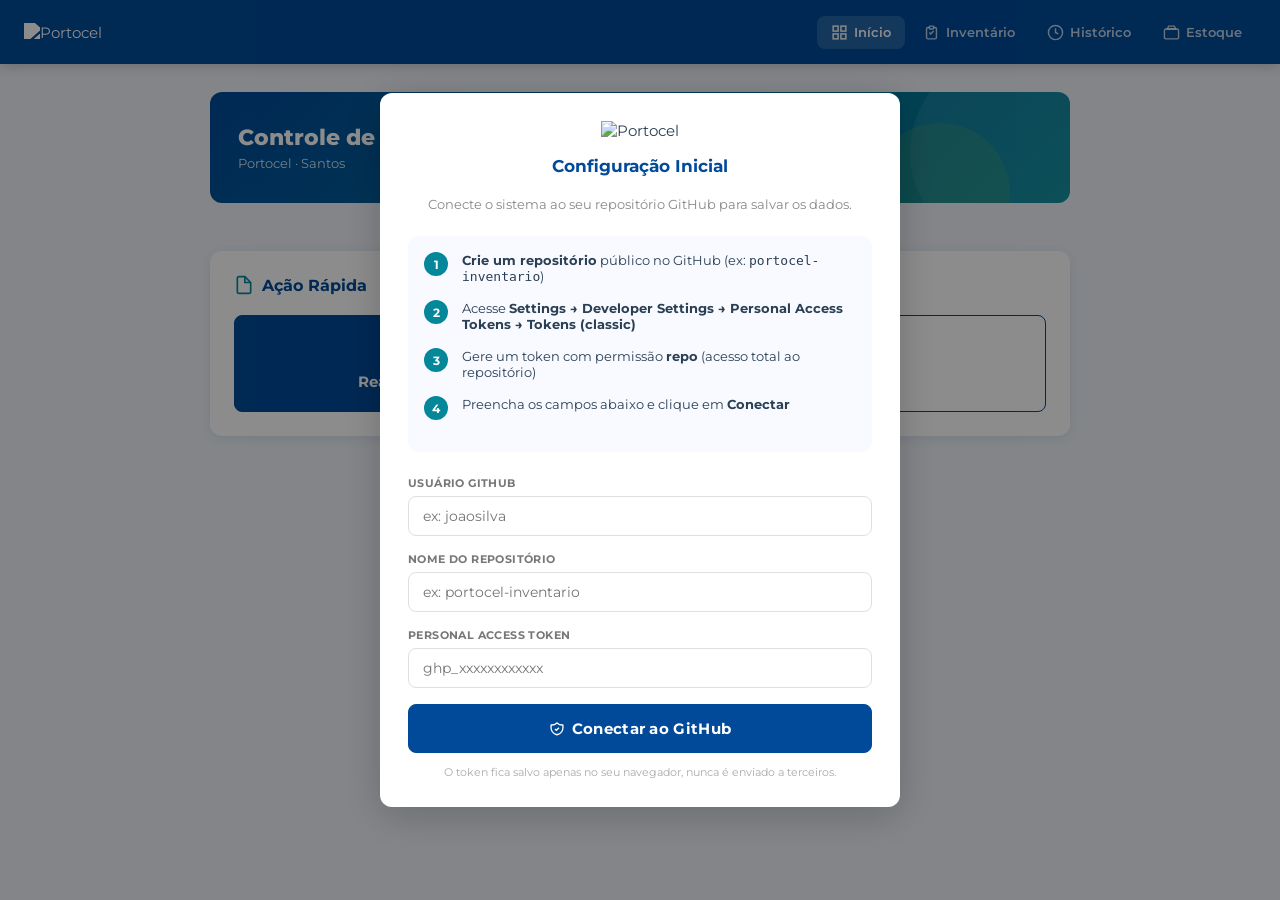
==== index.html @ 41ba3380 "Update index.html" ====
<!DOCTYPE html>
<html lang="pt-BR">
<head>
  <meta charset="UTF-8">
  <meta name="viewport" content="width=device-width, initial-scale=1.0">
  <title>Inventário Portocel</title>
  <link rel="stylesheet" href="css/portocel.css">
</head>
<body>

<!-- LOADING -->
<div id="loading" class="loading-overlay" style="display:none">
  <div class="spinner"></div>
  <div class="loading-text">Carregando...</div>
</div>

<!-- SETUP MODAL -->
<div id="modal-setup" class="modal-bg open">
  <div class="modal" style="max-width:520px">
    <div style="text-align:center;margin-bottom:24px">
      <img id="setup-logo" src="" alt="Portocel" style="height:48px;margin-bottom:16px">
      <div class="modal-title">Configuração Inicial</div>
      <p style="font-size:13px;color:#888;margin-top:4px">Conecte o sistema ao seu repositório GitHub para salvar os dados.</p>
    </div>

    <div class="setup-steps" style="margin-bottom:24px;background:#f8faff;border-radius:10px;padding:16px">
      <div class="setup-step"><div><strong>Crie um repositório</strong> público no GitHub (ex: <code>portocel-inventario</code>)</div></div>
      <div class="setup-step"><div>Acesse <strong>Settings → Developer Settings → Personal Access Tokens → Tokens (classic)</strong></div></div>
      <div class="setup-step"><div>Gere um token com permissão <strong>repo</strong> (acesso total ao repositório)</div></div>
      <div class="setup-step"><div>Preencha os campos abaixo e clique em <strong>Conectar</strong></div></div>
    </div>

    <div class="field">
      <label>Usuário GitHub</label>
      <input type="text" id="gh-owner" placeholder="ex: joaosilva">
    </div>
    <div class="field">
      <label>Nome do Repositório</label>
      <input type="text" id="gh-repo" placeholder="ex: portocel-inventario">
    </div>
    <div class="field">
      <label>Personal Access Token</label>
      <input type="password" id="gh-token" placeholder="ghp_xxxxxxxxxxxx">
    </div>
    <div id="setup-error" class="alert alert-danger" style="display:none"></div>
    <button class="btn btn-primary btn-full btn-lg" onclick="doSetup()">
      <svg viewBox="0 0 24 24" fill="none" stroke="currentColor" stroke-width="2"><path d="M9 12l2 2 4-4m5.618-4.016A11.955 11.955 0 0112 2.944a11.955 11.955 0 01-8.618 3.04A12.02 12.02 0 003 9c0 5.591 3.824 10.29 9 11.622 5.176-1.332 9-6.03 9-11.622 0-1.042-.133-2.052-.382-3.016z"/></svg>
      Conectar ao GitHub
    </button>
    <p style="text-align:center;font-size:11px;color:#aaa;margin-top:12px">O token fica salvo apenas no seu navegador, nunca é enviado a terceiros.</p>
  </div>
</div>

<!-- HEADER -->
<header class="site-header">
  <div class="logo">
  <img src="https://upload.wikimedia.org/wikipedia/commons/thumb/b/b2/Logotipo_Portocel.png/800px-Logotipo_Portocel.png" alt="Portocel" style="height: 40px;">
</div>
  <button class="nav-toggle" id="nav-toggle" aria-label="Menu">
    <svg viewBox="0 0 24 24" fill="none" stroke="currentColor" stroke-width="2"><path d="M3 12h18M3 6h18M3 18h18"/></svg>
  </button>
  <nav>
    <a href="index.html" class="active">
      <svg viewBox="0 0 24 24" fill="none" stroke="currentColor" stroke-width="2"><rect x="3" y="3" width="7" height="7"/><rect x="14" y="3" width="7" height="7"/><rect x="3" y="14" width="7" height="7"/><rect x="14" y="14" width="7" height="7"/></svg>
      Início
    </a>
    <a href="inventario.html">
      <svg viewBox="0 0 24 24" fill="none" stroke="currentColor" stroke-width="2"><path d="M9 5H7a2 2 0 00-2 2v12a2 2 0 002 2h10a2 2 0 002-2V7a2 2 0 00-2-2h-2"/><rect x="9" y="3" width="6" height="4" rx="1"/><path d="M9 12l2 2 4-4"/></svg>
      Inventário
    </a>
    <a href="historico.html">
      <svg viewBox="0 0 24 24" fill="none" stroke="currentColor" stroke-width="2"><circle cx="12" cy="12" r="10"/><polyline points="12 6 12 12 16 14"/></svg>
      Histórico
    </a>
    <a href="estoque.html">
      <svg viewBox="0 0 24 24" fill="none" stroke="currentColor" stroke-width="2"><path d="M20 7H4a2 2 0 00-2 2v10a2 2 0 002 2h16a2 2 0 002-2V9a2 2 0 00-2-2z"/><path d="M16 3H8l-2 4h12l-2-4z"/></svg>
      Estoque
    </a>
  </nav>
</header>

<div class="page-wrap">

  <!-- HERO -->
  <div class="hero">
    <h1>Controle de Inventário</h1>
    <p id="hero-sub">Portocel · Santos</p>
  </div>

  <!-- ALERTAS -->
  <div id="alertas"></div>

  <!-- MÉTRICAS -->
  <div class="metrics" id="metrics"></div>

  <!-- AÇÃO PRINCIPAL -->
  <div class="card">
    <div class="card-header">
      <div class="card-title">
        <svg viewBox="0 0 24 24" fill="none" stroke="currentColor" stroke-width="2"><path d="M13 2H6a2 2 0 00-2 2v16a2 2 0 002 2h12a2 2 0 002-2V9z"/><polyline points="13 2 13 9 20 9"/></svg>
        Ação Rápida
      </div>
    </div>
    <div style="display:grid;grid-template-columns:1fr 1fr;gap:14px">
      <a href="inventario.html" class="btn btn-primary btn-lg" style="flex-direction:column;height:auto;padding:20px;gap:8px;text-align:center">
        <svg viewBox="0 0 24 24" fill="none" stroke="currentColor" stroke-width="2" style="width:28px;height:28px"><path d="M9 5H7a2 2 0 00-2 2v12a2 2 0 002 2h10a2 2 0 002-2V7a2 2 0 00-2-2h-2"/><rect x="9" y="3" width="6" height="4" rx="1"/><path d="M9 12l2 2 4-4"/></svg>
        <span>Realizar Inventário</span>
      </a>
      <a href="historico.html" class="btn btn-outline btn-lg" style="flex-direction:column;height:auto;padding:20px;gap:8px;text-align:center">
        <svg viewBox="0 0 24 24" fill="none" stroke="currentColor" stroke-width="2" style="width:28px;height:28px"><circle cx="12" cy="12" r="10"/><polyline points="12 6 12 12 16 14"/></svg>
        <span>Ver Histórico</span>
      </a>
    </div>
  </div>

  <!-- ITENS CRÍTICOS -->
  <div class="card" id="criticos-card" style="display:none">
    <div class="card-header">
      <div class="card-title" style="color:var(--danger)">
        <svg viewBox="0 0 24 24" fill="none" stroke="currentColor" stroke-width="2"><path d="M10.29 3.86L1.82 18a2 2 0 001.71 3h16.94a2 2 0 001.71-3L13.71 3.86a2 2 0 00-3.42 0z"/><line x1="12" y1="9" x2="12" y2="13"/><line x1="12" y1="17" x2="12.01" y2="17"/></svg>
        Itens Abaixo do Mínimo
      </div>
      <a href="estoque.html" class="btn btn-ghost btn-sm">Ver todos →</a>
    </div>
    <div class="table-wrap">
      <table>
        <thead><tr><th>Item</th><th>Categoria</th><th>Qtd atual</th><th>Mínimo</th><th>Status</th></tr></thead>
        <tbody id="criticos-tbody"></tbody>
      </table>
    </div>
  </div>

  <!-- ÚLTIMO INVENTÁRIO -->
  <div class="card" id="ultimo-card" style="display:none">
    <div class="card-header">
      <div class="card-title">
        <svg viewBox="0 0 24 24" fill="none" stroke="currentColor" stroke-width="2"><circle cx="12" cy="12" r="10"/><polyline points="12 6 12 12 16 14"/></svg>
        Último Inventário
      </div>
      <a href="historico.html" class="btn btn-ghost btn-sm">Ver histórico →</a>
    </div>
    <div id="ultimo-content"></div>
  </div>

</div>

<div id="toast"></div>

<script src="js/github.js"></script>
<script src="js/utils.js"></script>
<script>
// Apply logo everywhere
document.addEventListener('DOMContentLoaded', () => {
  document.getElementById('header-logo').src = PORTOCEL_LOGO;
  document.getElementById('setup-logo').src = PORTOCEL_LOGO;
  initNavToggle();

  if (GH.isConfigured()) {
    closeModal('modal-setup');
    loadDashboard();
  }
});

async function doSetup() {
  const owner = document.getElementById('gh-owner').value.trim();
  const repo  = document.getElementById('gh-repo').value.trim();
  const token = document.getElementById('gh-token').value.trim();
  const errEl = document.getElementById('setup-error');

  if (!owner || !repo || !token) {
    errEl.textContent = 'Preencha todos os campos.';
    errEl.style.display = 'block'; return;
  }

  errEl.style.display = 'none';
  showLoading('Conectando ao GitHub...');

  try {
    GH.saveConfig({ owner, repo, token });
    await GH.testConnection();
    // Try to initialize data files if they don't exist
    await initRepoFiles();
    hideLoading();
    closeModal('modal-setup');
    loadDashboard();
    showToast('Conectado com sucesso!', 'success');
  } catch (e) {
    GH.saveConfig(null);
    hideLoading();
    errEl.textContent = 'Erro: ' + e.message;
    errEl.style.display = 'block';
  }
}

async function initRepoFiles() {
  // Check if data files exist, create if not
  const defaultEstoque = {"items":[{"id":1,"name":"Cinto de Segurança - Hercules","cat":"EPI","qty":12,"min":8,"max":16},{"id":2,"name":"Cinto de Segurança com Lombar - Hercules","cat":"EPI","qty":14,"min":8,"max":16},{"id":3,"name":"Cone Barril","cat":"Sinalização","qty":20,"min":13,"max":26},{"id":4,"name":"Escada Paralela","cat":"Estrutura","qty":3,"min":4,"max":8},{"id":5,"name":"Galão de água","cat":"Outro","qty":2,"min":3,"max":6},{"id":6,"name":"Plataforma","cat":"Estrutura","qty":3,"min":3,"max":3},{"id":7,"name":"Rede de avarias","cat":"Içamento","qty":3,"min":2,"max":4},{"id":8,"name":"Corda Sisal","cat":"Operacional","qty":80,"min":70,"max":140},{"id":9,"name":"Trava Quedas - Hercules","cat":"EPI","qty":10,"min":8,"max":16},{"id":10,"name":"Cinto de Segurança com Lombar - Steelflex","cat":"EPI","qty":8,"min":12,"max":24},{"id":11,"name":"Cinto de Segurança - Steelflex","cat":"EPI","qty":7,"min":12,"max":24},{"id":12,"name":"Trava Quedas - Steelflex","cat":"EPI","qty":10,"min":12,"max":24},{"id":13,"name":"Escada Plataforma","cat":"Estrutura","qty":2,"min":2,"max":4},{"id":14,"name":"Capa de Rádio","cat":"Operacional","qty":20,"min":24,"max":0},{"id":15,"name":"Rádio","cat":"Operacional","qty":22,"min":24,"max":0},{"id":16,"name":"Carregador e Fonte da Rádio","cat":"Operacional","qty":24,"min":24,"max":0},{"id":17,"name":"Tablet","cat":"Sistema","qty":5,"min":5,"max":0},{"id":18,"name":"Coletor","cat":"Sistema","qty":8,"min":10,"max":0},{"id":19,"name":"Assoprador","cat":"Operacional","qty":2,"min":0,"max":0},{"id":20,"name":"Cone","cat":"Sinalização","qty":15,"min":0,"max":0},{"id":21,"name":"Vassouras","cat":"Limpeza","qty":8,"min":10,"max":0},{"id":22,"name":"Cinta","cat":"Içamento","qty":5,"min":0,"max":0},{"id":23,"name":"Gaiola de Resgate","cat":"Segurança","qty":1,"min":1,"max":0},{"id":24,"name":"Talha","cat":"Operacional","qty":4,"min":6,"max":0},{"id":25,"name":"Lona","cat":"Operacional","qty":3,"min":0,"max":0},{"id":26,"name":"Big Bag","cat":"Operacional","qty":10,"min":0,"max":0},{"id":27,"name":"Sinalizadores","cat":"Sinalização","qty":6,"min":0,"max":0},{"id":28,"name":"Alicate","cat":"Operacional","qty":4,"min":0,"max":0},{"id":29,"name":"Fita Stretch","cat":"Içamento","qty":3,"min":0,"max":0}],"equipe":[{"nome":"ADELSON","turno":"A"},{"nome":"LEONARDO","turno":"A"},{"nome":"DENIS","turno":"A"},{"nome":"STEFANI","turno":"B"},{"nome":"ACACIO","turno":"B"},{"nome":"RAFAEL","turno":"C"},{"nome":"MICHEL","turno":"C"},{"nome":"MAYKÊ","turno":"C"},{"nome":"THIAGO","turno":"D"},{"nome":"DJALMA","turno":"D"},{"nome":"EDINALDO","turno":"D"}],"emails":[{"nome":"Supervisores","email":"supervisores.santos@portocel.com.br"},{"nome":"Assistentes","email":"assistentes.santos@portocel.com.br"},{"nome":"Controladores","email":"controladores.santos@portocel.com.br"},{"nome":"André Melo","email":"andremelo@portocel.com.br"},{"nome":"Bianca Muniz","email":"biancamps@portocel.com.br"},{"nome":"Larissa dos Santos","email":"larissasc@suzano.com.br"}]};
  const cfg = GH.getConfig();
  const base = `https://api.github.com/repos/${cfg.owner}/${cfg.repo}/contents`;
  const hdrs = { 'Authorization': `token ${cfg.token}`, 'Accept': 'application/vnd.github.v3+json', 'Content-Type': 'application/json' };

  for (const [path, content] of [['data/estoque.json', defaultEstoque], ['data/historico.json', []]]) {
    const check = await fetch(`${base}/${path}`, { headers: hdrs });
    if (check.status === 404) {
      await fetch(`${base}/${path}`, {
        method: 'PUT', headers: hdrs,
        body: JSON.stringify({ message: `Inicializa ${path}`, content: btoa(unescape(encodeURIComponent(JSON.stringify(content, null, 2)))) })
      });
    }
  }
}

async function loadDashboard() {
  showLoading('Carregando dados...');
  try {
    await APP.carregar();
    renderDashboard();
  } catch (e) {
    showToast('Erro ao carregar: ' + e.message, 'error');
  } finally {
    hideLoading();
  }
}

function renderDashboard() {
  const items = APP.estoque.items;
  const criticos = items.filter(i => i.min && i.qty < i.min);
  const normais  = items.filter(i => !i.min || i.qty >= i.min);
  const t = getTurnoAtual();

  document.getElementById('hero-sub').textContent =
    `Portocel · Santos · ${new Date().toLocaleDateString('pt-BR', {weekday:'long', day:'2-digit', month:'long'})} · Turno ${t.key} (${t.label})`;

  // Métricas
  document.getElementById('metrics').innerHTML = `
    <div class="metric"><div class="metric-label">Total Itens</div><div class="metric-val">${items.length}</div></div>
    <div class="metric"><div class="metric-label">Status Normal</div><div class="metric-val success">${normais.length}</div></div>
    <div class="metric"><div class="metric-label">Abaixo Mínimo</div><div class="metric-val ${criticos.length ? 'danger' : 'success'}">${criticos.length}</div></div>
    <div class="metric"><div class="metric-label">Inventários</div><div class="metric-val">${APP.historico.length}</div></div>
  `;

  // Alertas
  const alertEl = document.getElementById('alertas');
  alertEl.innerHTML = criticos.length
    ? `<div class="alert alert-danger"><strong>⚠ ${criticos.length} item(s) abaixo do estoque mínimo:</strong> ${criticos.map(i=>i.name).join(' · ')}</div>`
    : `<div class="alert alert-success"><strong>✓ Todos os itens dentro do estoque mínimo.</strong></div>`;

  // Itens críticos
  if (criticos.length) {
    document.getElementById('criticos-card').style.display = '';
    document.getElementById('criticos-tbody').innerHTML = criticos.map(i => `
      <tr>
        <td style="font-weight:600">${i.name}</td>
        <td><span class="badge badge-${catKey(i.cat)}">${i.cat}</span></td>
        <td style="font-weight:700;color:var(--danger)">${i.qty}</td>
        <td>${i.min}</td>
        <td><span class="status-crit">⚠ Crítico</span></td>
      </tr>`).join('');
  }

  // Último inventário
  if (APP.historico.length) {
    const ult = APP.historico[0];
    document.getElementById('ultimo-card').style.display = '';
    document.getElementById('ultimo-content').innerHTML = `
      <div style="display:grid;grid-template-columns:repeat(auto-fit,minmax(140px,1fr));gap:12px">
        <div><div style="font-size:11px;color:#888;font-weight:600;text-transform:uppercase;margin-bottom:2px">Data</div><div style="font-weight:700">${formatDateTime(ult.timestamp)}</div></div>
        <div><div style="font-size:11px;color:#888;font-weight:600;text-transform:uppercase;margin-bottom:2px">Colaborador</div><div style="font-weight:700">${ult.colaborador}</div></div>
        <div><div style="font-size:11px;color:#888;font-weight:600;text-transform:uppercase;margin-bottom:2px">Turno</div><div class="turno-tag" style="margin-top:2px">${ult.turno} · ${ult.turnoHora}</div></div>
        <div><div style="font-size:11px;color:#888;font-weight:600;text-transform:uppercase;margin-bottom:2px">Matrícula</div><div style="font-weight:700">${ult.matricula || '—'}</div></div>
      </div>
      ${ult.abaixoMinimo?.length ? `<div class="alert alert-warning" style="margin-top:14px">⚠ ${ult.abaixoMinimo.length} item(s) estavam abaixo do mínimo neste inventário.</div>` : ''}
    `;
  }
}
</script>
</body>
</html>
---- css/portocel.css ----
/* ============================================================
   portocel.css — Identidade Visual Portocel
   Cores: Azul #004A99 | Teal #038799 | Verde #8ABA3D | Cinza #F2F2F2
   Fonte: Montserrat
   ============================================================ */

@import url('https://fonts.googleapis.com/css2?family=Montserrat:ital,wght@0,300;0,400;0,500;0,600;0,700;0,800;1,400&display=swap');

:root {
  --azul:        #004A99;
  --azul-dark:   #003370;
  --teal:        #038799;
  --teal-dark:   #026b78;
  --verde:       #8ABA3D;
  --cinza:       #F2F2F2;
  --cinza-med:   #e0e0e0;
  --cinza-dark:  #2A3F54;
  --branco:      #ffffff;
  --danger:      #e74c3c;
  --warning:     #f39c12;
  --success:     #27ae60;
  --sombra:      rgba(0,74,153,0.10);
  --radius:      12px;
  --radius-sm:   8px;
  --font:        'Montserrat', sans-serif;
}

*, *::before, *::after { box-sizing: border-box; margin: 0; padding: 0; }

html { font-size: 15px; scroll-behavior: smooth; }

body {
  font-family: var(--font);
  background: #eef2f7;
  color: var(--cinza-dark);
  min-height: 100vh;
}

/* ── HEADER ── */
.site-header {
  background: var(--azul);
  padding: 0 24px;
  height: 64px;
  display: flex;
  align-items: center;
  justify-content: space-between;
  position: sticky;
  top: 0;
  z-index: 200;
  box-shadow: 0 2px 12px rgba(0,0,0,.2);
}
.site-header .logo img { height: 38px; filter: brightness(0) invert(1); }
.site-header nav { display: flex; gap: 4px; }
.site-header nav a {
  color: rgba(255,255,255,.75);
  text-decoration: none;
  font-size: 13px;
  font-weight: 600;
  padding: 8px 14px;
  border-radius: var(--radius-sm);
  transition: background .15s, color .15s;
  display: flex; align-items: center; gap: 6px;
}
.site-header nav a:hover,
.site-header nav a.active {
  background: rgba(255,255,255,.15);
  color: #fff;
}
.site-header nav a svg { width: 17px; height: 17px; }

/* Mobile nav toggle */
.nav-toggle {
  display: none;
  background: none; border: none; cursor: pointer;
  color: white; padding: 6px;
}
.nav-toggle svg { width: 24px; height: 24px; }

/* ── LAYOUT ── */
.page-wrap { max-width: 900px; margin: 0 auto; padding: 28px 20px 60px; }

/* ── CARDS ── */
.card {
  background: var(--branco);
  border-radius: var(--radius);
  box-shadow: 0 2px 12px var(--sombra);
  padding: 24px;
  margin-bottom: 20px;
}
.card-header {
  display: flex; align-items: center; justify-content: space-between;
  margin-bottom: 20px; gap: 12px;
}
.card-title {
  font-size: 16px; font-weight: 700; color: var(--azul);
  display: flex; align-items: center; gap: 8px;
}
.card-title svg { width: 20px; height: 20px; color: var(--teal); }

/* ── HERO ── */
.hero {
  background: linear-gradient(135deg, var(--azul) 0%, var(--teal) 100%);
  border-radius: var(--radius);
  padding: 32px 28px;
  color: white;
  margin-bottom: 24px;
  position: relative;
  overflow: hidden;
}
.hero::before {
  content: '';
  position: absolute; top: -40px; right: -40px;
  width: 200px; height: 200px; border-radius: 50%;
  background: rgba(255,255,255,.07);
}
.hero::after {
  content: '';
  position: absolute; bottom: -60px; right: 60px;
  width: 140px; height: 140px; border-radius: 50%;
  background: rgba(138,186,61,.15);
}
.hero h1 { font-size: 22px; font-weight: 800; margin-bottom: 4px; position: relative; }
.hero p  { font-size: 13px; font-weight: 400; opacity: .85; position: relative; }

/* ── MÉTRICAS ── */
.metrics { display: grid; grid-template-columns: repeat(4,1fr); gap: 14px; margin-bottom: 24px; }
.metric {
  background: white; border-radius: var(--radius);
  padding: 18px 16px; box-shadow: 0 2px 8px var(--sombra);
  border-top: 3px solid var(--teal);
}
.metric-label { font-size: 11px; color: #888; font-weight: 600; text-transform: uppercase; letter-spacing: .4px; margin-bottom: 4px; }
.metric-val   { font-size: 30px; font-weight: 800; color: var(--azul); }
.metric-val.danger  { color: var(--danger); }
.metric-val.warning { color: var(--warning); }
.metric-val.success { color: var(--success); }

/* ── FORMS ── */
.field { margin-bottom: 16px; }
.field label {
  display: block; font-size: 11px; font-weight: 700;
  color: #777; text-transform: uppercase; letter-spacing: .4px; margin-bottom: 6px;
}
.field input, .field select, .field textarea {
  width: 100%; padding: 10px 14px;
  border: 1.5px solid var(--cinza-med); border-radius: var(--radius-sm);
  font-family: var(--font); font-size: 14px; color: var(--cinza-dark);
  background: white; transition: border-color .2s, box-shadow .2s;
  -webkit-appearance: none;
}
.field input:focus, .field select:focus, .field textarea:focus {
  outline: none; border-color: var(--teal);
  box-shadow: 0 0 0 3px rgba(3,135,153,.12);
}
.field input[readonly], .field input:disabled {
  background: var(--cinza); color: #888; cursor: default;
}
.field select { cursor: pointer; background-image: url("data:image/svg+xml,%3Csvg xmlns='http://www.w3.org/2000/svg' width='12' height='8' viewBox='0 0 12 8'%3E%3Cpath d='M1 1l5 5 5-5' stroke='%23888' stroke-width='1.5' fill='none'/%3E%3C/svg%3E"); background-repeat: no-repeat; background-position: right 14px center; padding-right: 36px; }
.grid-2 { display: grid; grid-template-columns: 1fr 1fr; gap: 16px; }
.grid-3 { display: grid; grid-template-columns: 1fr 1fr 1fr; gap: 16px; }

/* ── BUTTONS ── */
.btn {
  display: inline-flex; align-items: center; justify-content: center; gap: 7px;
  padding: 10px 22px; border-radius: var(--radius-sm);
  font-family: var(--font); font-size: 13px; font-weight: 700; letter-spacing: .3px;
  border: 1.5px solid transparent; cursor: pointer;
  transition: transform .12s, opacity .15s, box-shadow .15s;
  text-decoration: none; white-space: nowrap;
}
.btn:hover  { opacity: .9; }
.btn:active { transform: scale(.97); }
.btn svg    { width: 16px; height: 16px; flex-shrink: 0; }

.btn-primary { background: var(--azul);    color: white; border-color: var(--azul); }
.btn-teal    { background: var(--teal);    color: white; border-color: var(--teal); }
.btn-success { background: var(--success); color: white; border-color: var(--success); }
.btn-danger  { background: var(--danger);  color: white; border-color: var(--danger); }
.btn-outline { background: white; color: var(--azul); border-color: var(--azul); }
.btn-ghost   { background: transparent; color: var(--cinza-dark); border-color: var(--cinza-med); }
.btn-full    { width: 100%; }
.btn-sm      { padding: 6px 14px; font-size: 12px; }
.btn-lg      { padding: 14px 28px; font-size: 15px; }

/* ── BADGES / TAGS ── */
.badge {
  display: inline-block; padding: 3px 10px; border-radius: 20px;
  font-size: 11px; font-weight: 700;
}
.badge-epi         { background: #dbeafe; color: #1e40af; }
.badge-estrutura   { background: #dcfce7; color: #166534; }
.badge-operacional { background: #fef3c7; color: #92400e; }
.badge-sinalizacao { background: #ede9fe; color: #4c1d95; }
.badge-sistema     { background: #d1fae5; color: #064e3b; }
.badge-icamento    { background: #fce7f3; color: #831843; }
.badge-seguranca   { background: #fee2e2; color: #7f1d1d; }
.badge-limpeza     { background: #f3f4f6; color: #374151; }
.badge-outro       { background: #f3f4f6; color: #6b7280; }

.status-ok   { color: var(--success); font-weight: 700; }
.status-low  { color: var(--warning); font-weight: 700; }
.status-crit { color: var(--danger);  font-weight: 700; }

/* ── ALERTAS ── */
.alert {
  padding: 12px 16px; border-radius: var(--radius-sm);
  font-size: 13px; margin-bottom: 16px;
  border-left: 4px solid;
}
.alert-danger  { background: #fde8e8; border-color: var(--danger);  color: #922; }
.alert-warning { background: #fff8e1; border-color: var(--warning); color: #7a4f00; }
.alert-success { background: #e8f5e9; border-color: var(--success); color: #1a5c35; }
.alert-info    { background: #e3f2fd; border-color: var(--azul);    color: #1a3a6b; }

/* ── TABELA ── */
.table-wrap { overflow-x: auto; border-radius: var(--radius-sm); border: 1.5px solid var(--cinza-med); }
table { width: 100%; border-collapse: collapse; font-size: 13px; }
thead { background: var(--cinza); }
th {
  padding: 10px 14px; text-align: left;
  font-size: 11px; font-weight: 700; color: #666;
  text-transform: uppercase; letter-spacing: .4px;
  border-bottom: 2px solid var(--cinza-med);
  white-space: nowrap;
}
td { padding: 11px 14px; border-bottom: 1px solid var(--cinza); vertical-align: middle; }
tr:last-child td { border-bottom: none; }
tr:hover td { background: #f8faff; }

/* ── PROGRESSO ── */
.progress { height: 6px; background: var(--cinza-med); border-radius: 3px; overflow: hidden; }
.progress-fill { height: 100%; background: linear-gradient(90deg, var(--azul), var(--teal)); border-radius: 3px; transition: width .3s; }

/* ── ITEM CARD ── */
.item-card {
  background: white; border-radius: var(--radius-sm);
  border: 1.5px solid var(--cinza-med); padding: 14px 16px;
  margin-bottom: 10px; transition: border-color .2s;
}
.item-card:hover { border-color: #b8c8e0; }
.item-card.status-low  { border-left: 4px solid var(--warning); }
.item-card.status-crit { border-left: 4px solid var(--danger); background: #fff8f8; }
.item-card-header { display: flex; align-items: flex-start; justify-content: space-between; margin-bottom: 10px; gap: 10px; }
.item-card-name   { font-size: 14px; font-weight: 600; color: var(--cinza-dark); flex: 1; line-height: 1.3; }
.item-card-body   { display: flex; align-items: center; gap: 12px; flex-wrap: wrap; }

/* ── QTY CONTROL ── */
.qty-ctrl { display: flex; align-items: center; gap: 8px; }
.qty-btn {
  width: 34px; height: 34px; border-radius: var(--radius-sm);
  border: 1.5px solid var(--cinza-med); background: white; color: var(--azul);
  font-size: 20px; font-weight: 700; cursor: pointer;
  display: flex; align-items: center; justify-content: center;
  font-family: var(--font); transition: background .1s, border-color .1s;
  line-height: 1;
}
.qty-btn:hover  { background: var(--cinza); border-color: var(--azul); }
.qty-btn:active { transform: scale(.95); }
.qty-num { min-width: 42px; text-align: center; font-size: 18px; font-weight: 700; color: var(--cinza-dark); }
.qty-min { font-size: 11px; color: #aaa; font-weight: 500; }

/* ── ASSINATURA ── */
#sig-canvas {
  display: block; width: 100%; height: 160px;
  border: 2px solid var(--teal); border-radius: var(--radius-sm);
  background: white; cursor: crosshair; touch-action: none;
}

/* ── TURNO BADGE ── */
.turno-tag {
  display: inline-flex; align-items: center; gap: 6px;
  background: var(--teal); color: white; border-radius: 20px;
  padding: 5px 14px; font-size: 12px; font-weight: 700;
}

/* ── WHATSAPP BOX ── */
.wa-box {
  background: #e9f7ef; border: 1.5px solid #b7dfca; border-radius: var(--radius-sm);
  padding: 14px 16px; font-size: 13px; line-height: 1.8;
  color: #1a5c35; white-space: pre-wrap; word-break: break-word;
  font-family: monospace; margin-bottom: 12px;
}

/* ── HISTÓRICO ── */
.hist-card {
  background: white; border-radius: var(--radius-sm); border: 1.5px solid var(--cinza-med);
  padding: 16px; margin-bottom: 12px; cursor: pointer; transition: border-color .2s, box-shadow .2s;
}
.hist-card:hover { border-color: var(--teal); box-shadow: 0 2px 10px var(--sombra); }
.hist-card-header { display: flex; align-items: center; justify-content: space-between; flex-wrap: wrap; gap: 8px; }
.hist-card-title  { font-size: 14px; font-weight: 700; color: var(--azul); }
.hist-card-meta   { font-size: 12px; color: #888; }
.hist-detail { display: none; margin-top: 14px; padding-top: 14px; border-top: 1px solid var(--cinza-med); }
.hist-detail.open { display: block; }

/* ── MODAL ── */
.modal-bg {
  display: none; position: fixed; inset: 0;
  background: rgba(0,0,0,.45); z-index: 500;
  align-items: center; justify-content: center; padding: 20px;
}
.modal-bg.open { display: flex; }
.modal {
  background: white; border-radius: var(--radius); padding: 28px;
  width: 100%; max-width: 480px; max-height: 90vh; overflow-y: auto;
  box-shadow: 0 8px 40px rgba(0,0,0,.2);
  animation: modalIn .2s ease;
}
@keyframes modalIn { from { transform: translateY(20px); opacity: 0; } }
.modal-title { font-size: 17px; font-weight: 700; color: var(--azul); margin-bottom: 20px; }
.modal-actions { display: flex; gap: 10px; justify-content: flex-end; margin-top: 20px; }

/* ── TOAST ── */
#toast {
  position: fixed; bottom: 28px; left: 50%; transform: translateX(-50%);
  background: var(--cinza-dark); color: white;
  padding: 12px 24px; border-radius: 24px;
  font-size: 13px; font-weight: 600; z-index: 999;
  display: none; box-shadow: 0 4px 20px rgba(0,0,0,.25);
  max-width: 90%; text-align: center; white-space: nowrap;
}
#toast.success { background: var(--success); }
#toast.error   { background: var(--danger); }

/* ── LOADING ── */
.loading-overlay {
  position: fixed; inset: 0; background: rgba(255,255,255,.85);
  display: flex; align-items: center; justify-content: center; flex-direction: column;
  z-index: 1000; gap: 16px;
}
.spinner {
  width: 44px; height: 44px; border-radius: 50%;
  border: 4px solid var(--cinza-med); border-top-color: var(--azul);
  animation: spin .7s linear infinite;
}
@keyframes spin { to { transform: rotate(360deg); } }
.loading-text { font-size: 14px; color: #888; font-weight: 500; }

/* ── SETUP SCREEN ── */
.setup-wrap {
  min-height: 100vh; display: flex; align-items: center; justify-content: center; padding: 24px;
  background: linear-gradient(135deg, var(--azul) 0%, var(--teal) 100%);
}
.setup-card { background: white; border-radius: 20px; padding: 40px; width: 100%; max-width: 460px; box-shadow: 0 20px 60px rgba(0,0,0,.2); }
.setup-logo { text-align: center; margin-bottom: 28px; }
.setup-logo img { height: 50px; }
.setup-title { text-align: center; font-size: 20px; font-weight: 800; color: var(--azul); margin-bottom: 6px; }
.setup-sub   { text-align: center; font-size: 13px; color: #888; margin-bottom: 28px; }
.setup-steps { counter-reset: step; }
.setup-step  { display: flex; gap: 14px; margin-bottom: 16px; font-size: 13px; }
.setup-step::before { counter-increment: step; content: counter(step); width: 24px; height: 24px; border-radius: 50%; background: var(--teal); color: white; display: flex; align-items: center; justify-content: center; font-weight: 700; font-size: 12px; flex-shrink: 0; }

/* ── RESPONSIVO ── */
@media (max-width: 768px) {
  .site-header { padding: 0 16px; }
  .site-header nav { display: none; flex-direction: column; position: absolute; top: 64px; left: 0; right: 0; background: var(--azul); padding: 8px 16px; gap: 2px; box-shadow: 0 4px 12px rgba(0,0,0,.2); }
  .site-header nav.open { display: flex; }
  .site-header nav a { padding: 12px 16px; border-radius: var(--radius-sm); }
  .nav-toggle { display: block; }
  .page-wrap { padding: 16px 14px 48px; }
  .metrics { grid-template-columns: repeat(2,1fr); gap: 10px; }
  .grid-2 { grid-template-columns: 1fr; }
  .grid-3 { grid-template-columns: 1fr; }
  .card { padding: 16px; }
  .hero { padding: 22px 18px; }
}

@media (min-width: 769px) {
  .site-header nav { display: flex !important; }
}
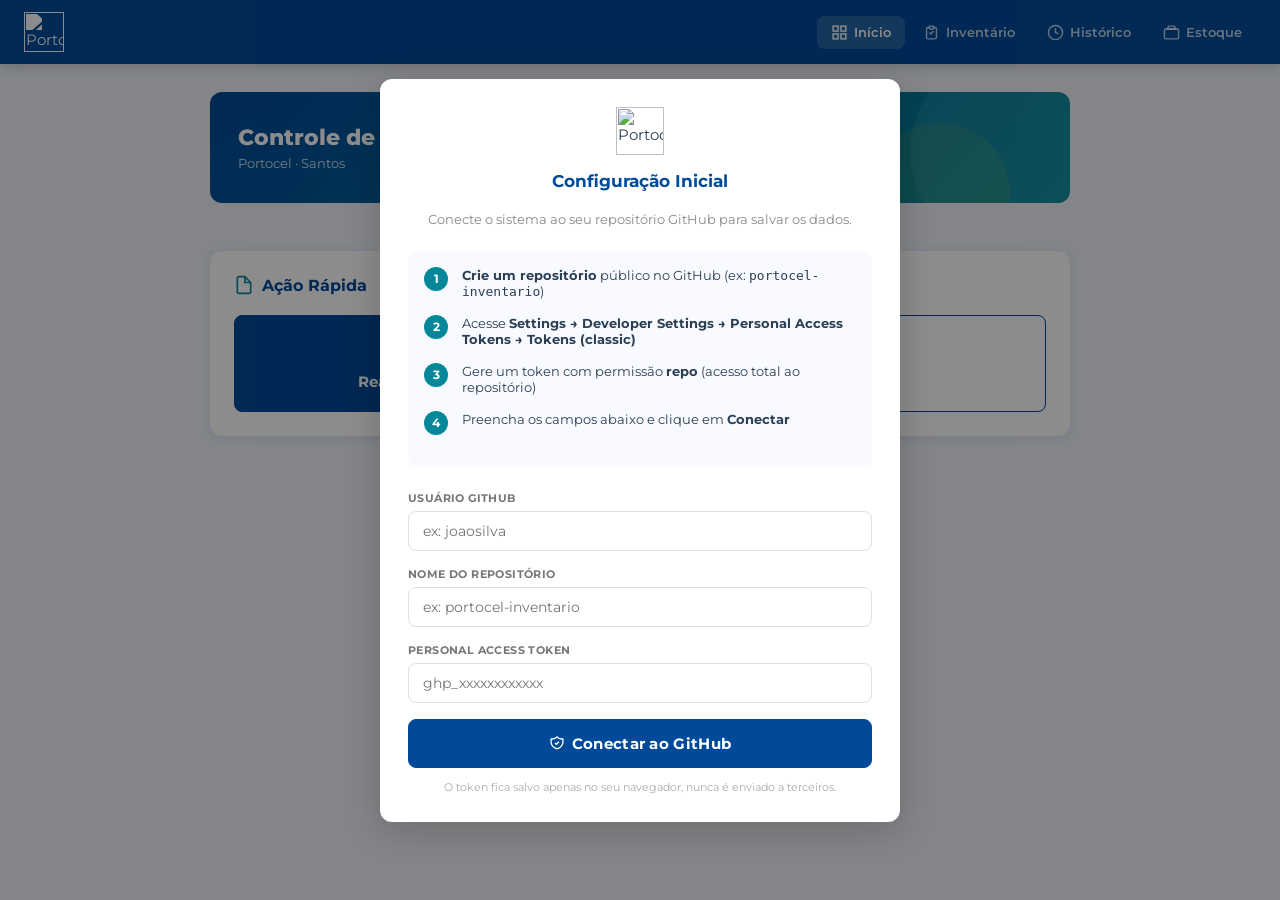
==== commit 6167d77a: "Update index.html" ====
--- a/index.html
+++ b/index.html
@@ -1,3 +1,4 @@
+<meta charset="UTF-8">
 <!DOCTYPE html>
 <html lang="pt-BR">
 <head>
@@ -53,8 +54,8 @@
 
 <!-- HEADER -->
 <header class="site-header">
-  <div class="logo">
-  <img src="https://upload.wikimedia.org/wikipedia/commons/thumb/b/b2/Logotipo_Portocel.png/800px-Logotipo_Portocel.png" alt="Portocel" style="height: 40px;">
+ <div class="logo">
+  <img src="[data-uri]" alt="Portocel" style="height: 40px;">
 </div>
   <button class="nav-toggle" id="nav-toggle" aria-label="Menu">
     <svg viewBox="0 0 24 24" fill="none" stroke="currentColor" stroke-width="2"><path d="M3 12h18M3 6h18M3 18h18"/></svg>
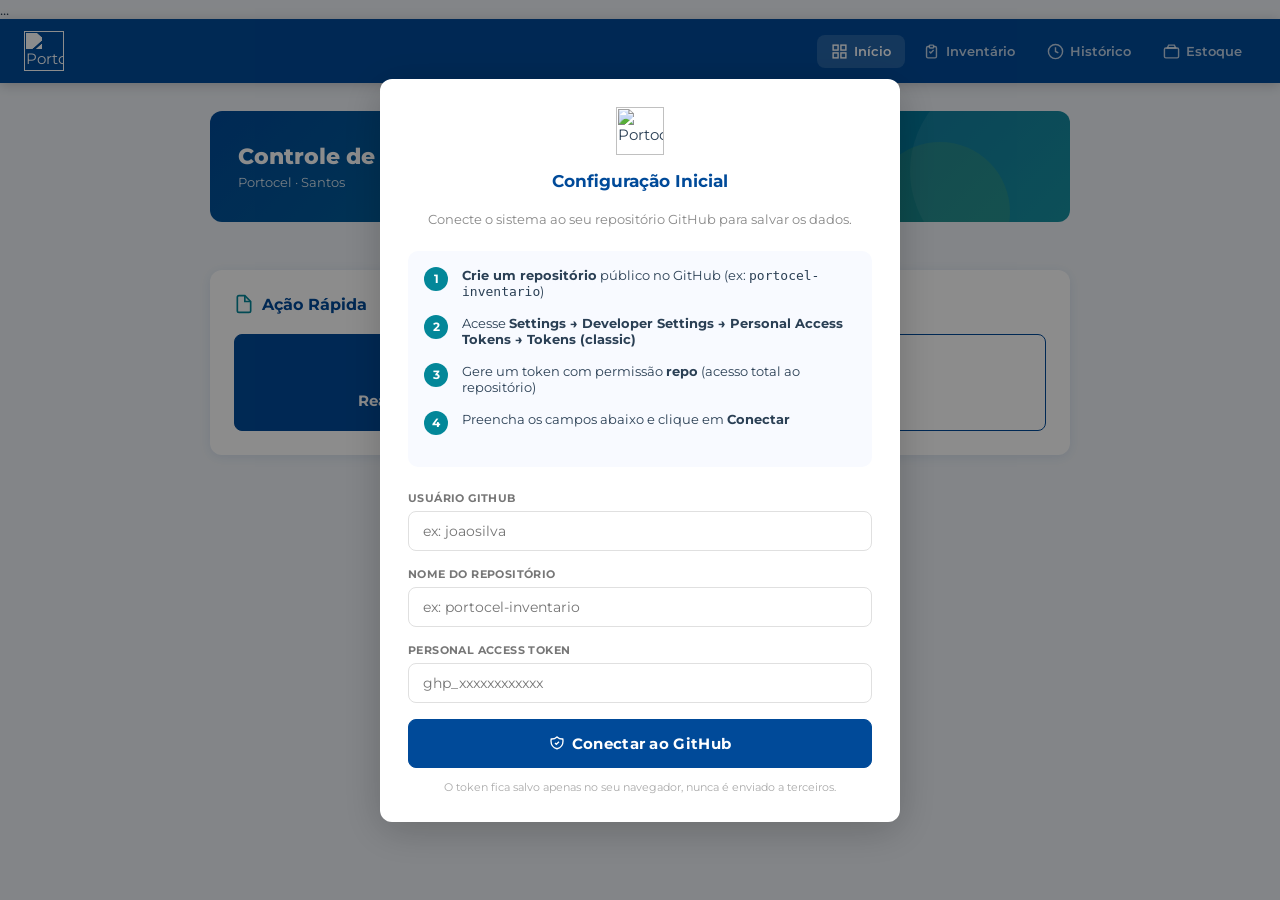
==== commit a8892685: "Update index.html" ====
--- a/index.html
+++ b/index.html
@@ -7,6 +7,13 @@
   <title>Inventário Portocel</title>
   <link rel="stylesheet" href="css/portocel.css">
 </head>
+
+  <head>
+    <meta charset="UTF-8">
+    <meta name="viewport" content="width=device-width, initial-scale=1.0">
+    <title>Inventário · Portocel</title>
+    ...
+  
 <body>
 
 <!-- LOADING -->
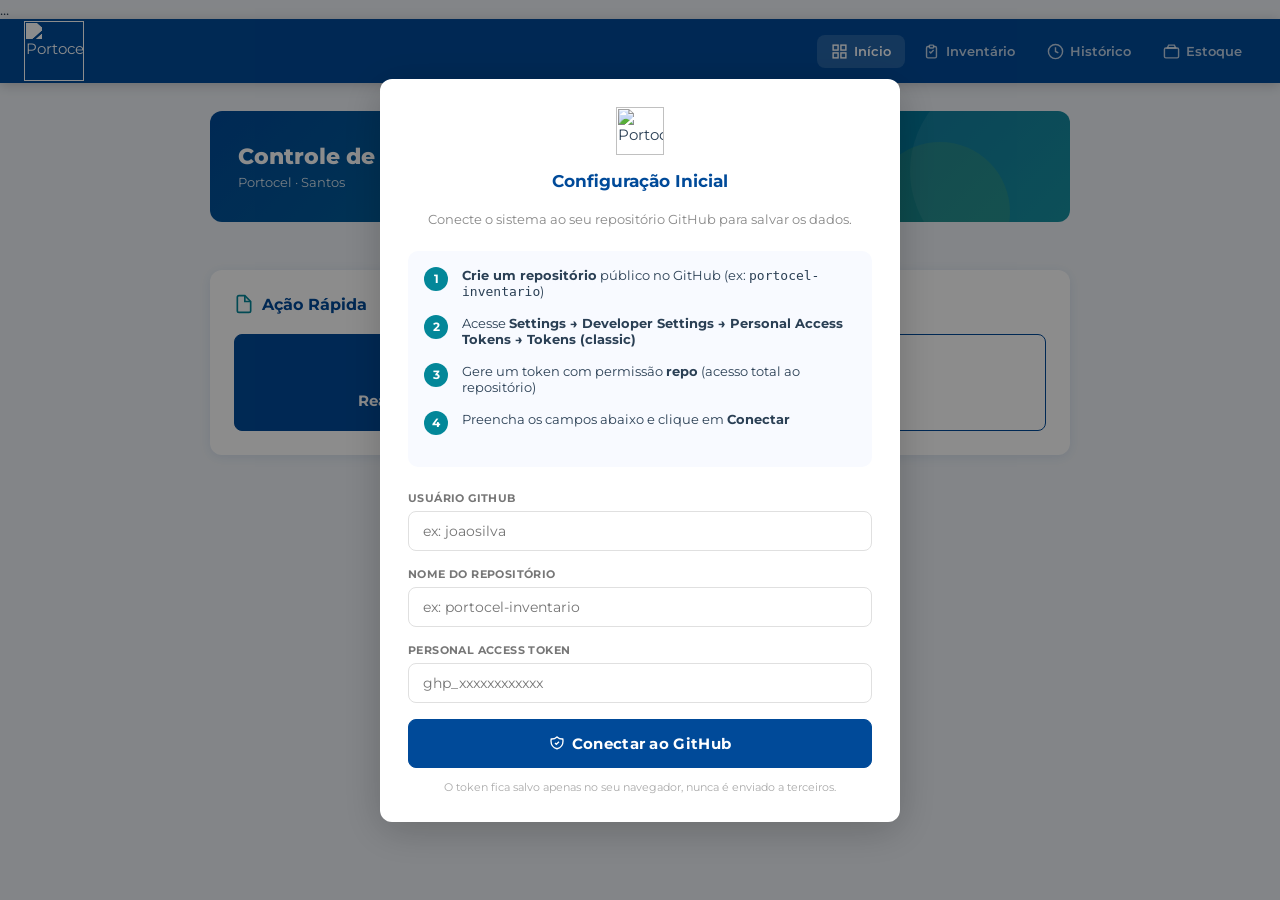
==== commit e0749a45: "Update index.html" ====
--- a/index.html
+++ b/index.html
@@ -62,7 +62,7 @@
 <!-- HEADER -->
 <header class="site-header">
  <div class="logo">
-  <img src="[data-uri]" alt="Portocel" style="height: 40px;">
+  <img src="[data-uri]" alt="Portocel" style="height: 60px;">
 </div>
   <button class="nav-toggle" id="nav-toggle" aria-label="Menu">
     <svg viewBox="0 0 24 24" fill="none" stroke="currentColor" stroke-width="2"><path d="M3 12h18M3 6h18M3 18h18"/></svg>
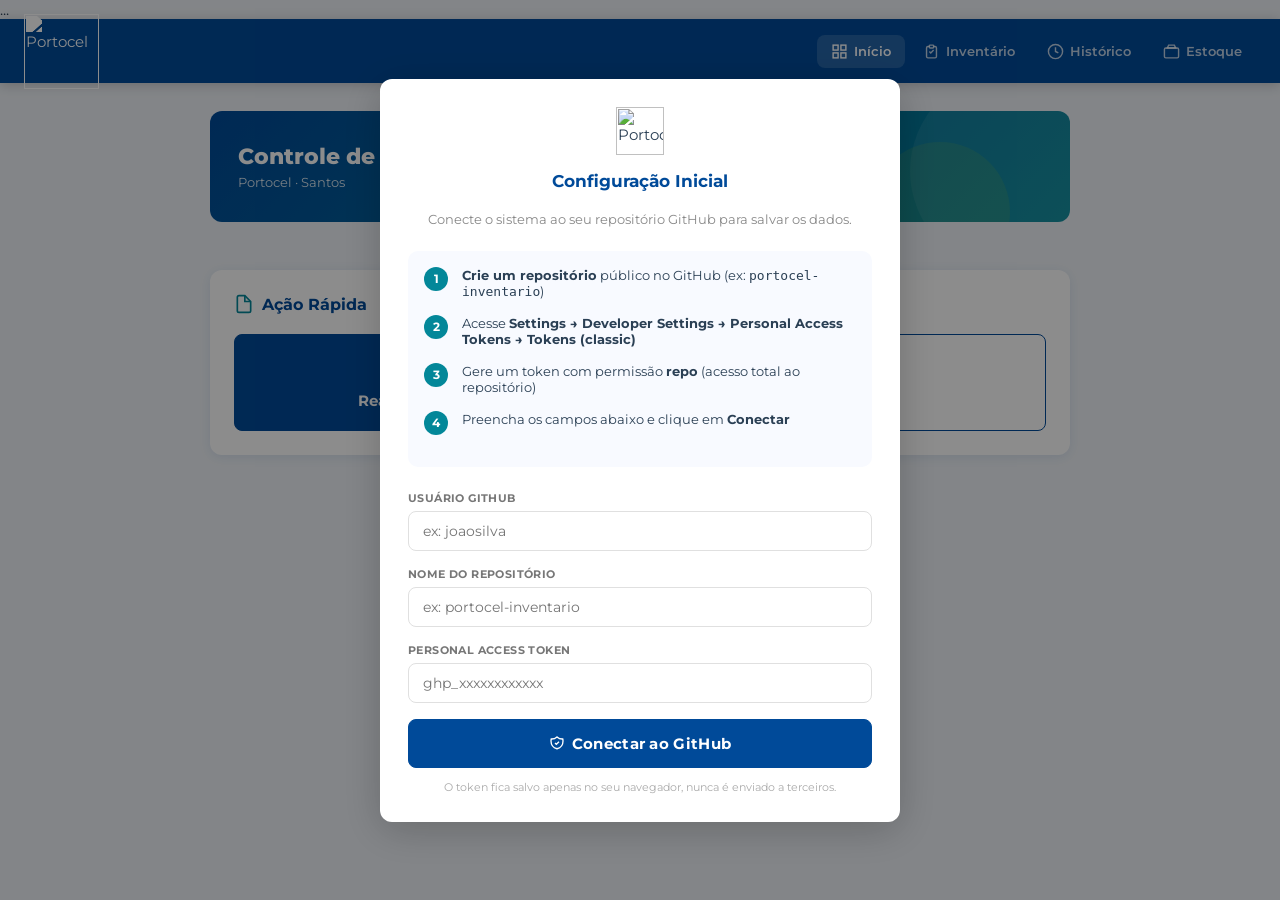
==== commit a5758b5c: "Update index.html" ====
--- a/index.html
+++ b/index.html
@@ -62,7 +62,7 @@
 <!-- HEADER -->
 <header class="site-header">
  <div class="logo">
-  <img src="[data-uri]" alt="Portocel" style="height: 60px;">
+  <img src="[data-uri]" alt="Portocel" style="height: 75px;">
 </div>
   <button class="nav-toggle" id="nav-toggle" aria-label="Menu">
     <svg viewBox="0 0 24 24" fill="none" stroke="currentColor" stroke-width="2"><path d="M3 12h18M3 6h18M3 18h18"/></svg>
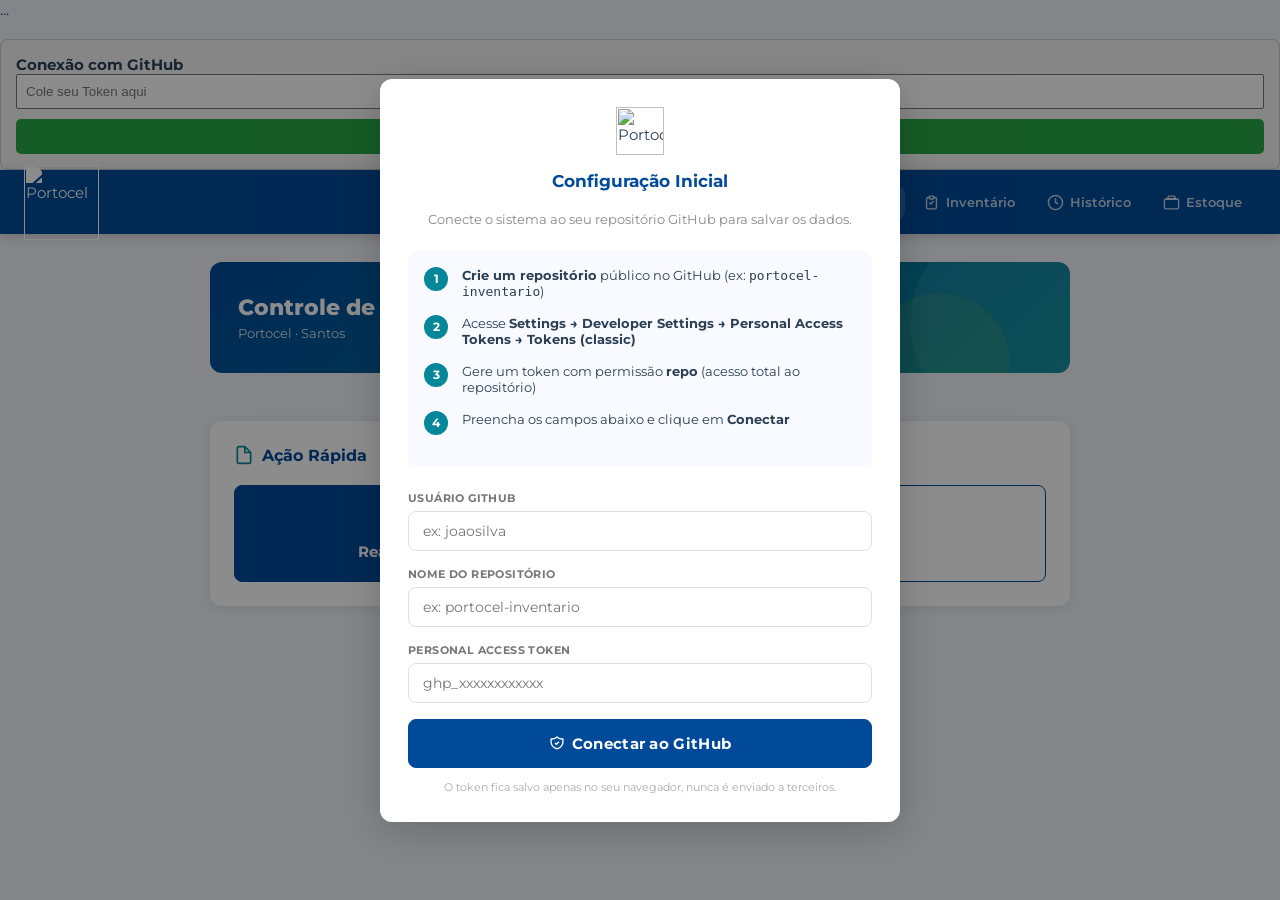
==== commit a4aa5892: "Update index.html" ====
--- a/index.html
+++ b/index.html
@@ -13,7 +13,73 @@
     <meta name="viewport" content="width=device-width, initial-scale=1.0">
     <title>Inventário · Portocel</title>
     ...
-  
+
+<div style="background: #f4f4f4; padding: 15px; border: 1px solid #ccc; margin-top: 20px; border-radius: 8px;">
+    <h4>Conexão com GitHub</h4>
+    <input type="password" id="githubToken" placeholder="Cole seu Token aqui" style="width: 100%; padding: 8px; margin-bottom: 10px;">
+    <button onclick="enviarDadosParaGithub()" style="background: #28a745; color: white; border: none; padding: 10px 20px; cursor: pointer; border-radius: 5px; width: 100%;">
+        Confirmar e Salvar Inventário
+    </button>
+</div>
+
+<script>
+async function enviarDadosParaGithub() {
+    const token = document.getElementById('githubToken').value;
+    const repo = "stefanivs8-blip/inventario_estoque";
+    const path = "inventario_logistica.txt"; // O arquivo que será criado no GitHub
+
+    if (!token) {
+        alert("Por favor, cole seu Token de acesso antes de salvar.");
+        return;
+    }
+
+    // AQUI: Ajuste o 'id' para o ID do campo onde você digita os dados do inventário
+    // Se for uma tabela, precisaremos de uma lógica para varrer as linhas.
+    const conteudoInventario = document.body.innerText; // Pega todo o texto da página como backup
+
+    try {
+        // 1. Verificar se o arquivo já existe para pegar o SHA
+        const url = `https://api.github.com/repos/${repo}/contents/${path}`;
+        const response = await fetch(url, {
+            headers: { "Authorization": `token ${token}` }
+        });
+        
+        let sha = "";
+        if (response.ok) {
+            const data = await response.json();
+            sha = data.sha;
+        }
+
+        // 2. Preparar o envio (Base64)
+        const mensagem = `Inventário atualizado em: ${new Date().toLocaleString('pt-BR')}`;
+        const conteudoBase64 = btoa(unescape(encodeURIComponent(conteudoInventario)));
+
+        const saveResponse = await fetch(url, {
+            method: "PUT",
+            headers: {
+                "Authorization": `token ${token}`,
+                "Content-Type": "application/json",
+            },
+            body: JSON.stringify({
+                message: mensagem,
+                content: conteudoBase64,
+                sha: sha 
+            })
+        });
+
+        if (saveResponse.ok) {
+            alert("✅ Salvo no GitHub com sucesso!");
+        } else {
+            const errorData = await saveResponse.json();
+            alert("❌ Erro ao salvar: " + errorData.message);
+        }
+    } catch (error) {
+        alert("❌ Falha de conexão. Verifique o sinal da rede no terminal.");
+        console.error(error);
+    }
+}
+</script>
+    
 <body>
 
 <!-- LOADING -->
